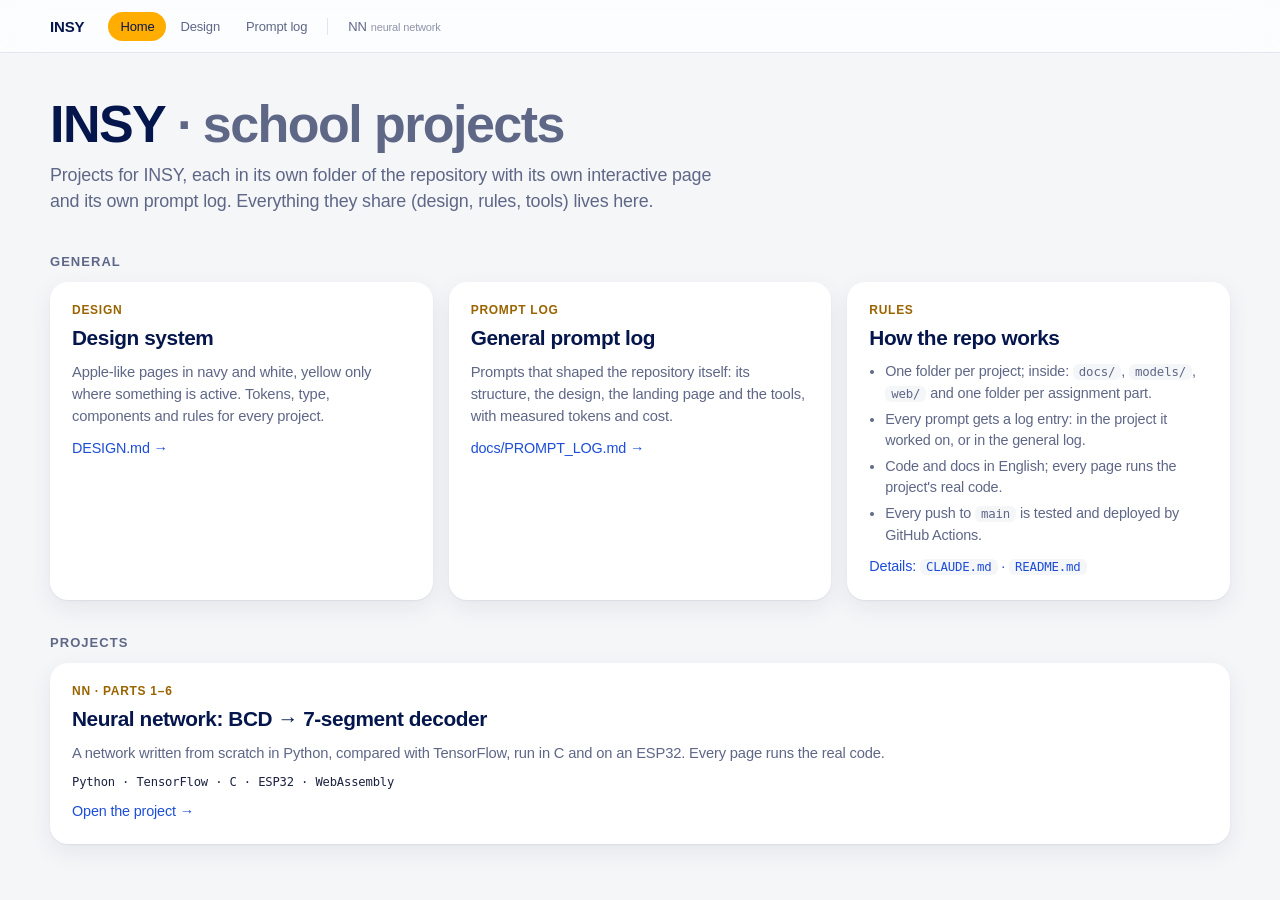
==== web/index.html @ 858d8d0b "Start page with General (design, rules, prompt log) and Projects; one prompt log per project - web/:" ====
<!doctype html>
<html lang="en">
<head>
<meta charset="utf-8">
<meta name="viewport" content="width=device-width, initial-scale=1, viewport-fit=cover">
<meta name="theme-color" content="#05164d" media="(prefers-color-scheme: dark)">
<meta name="theme-color" content="#f5f6f8" media="(prefers-color-scheme: light)">
<title>INSY Projects</title>
<link rel="stylesheet" href="assets/style.css">
</head>
<body>
<div class="wrap">
  <header class="page">
    <h1>INSY <span>· school projects</span></h1>
    <p class="lede">Projects for INSY, each in its own folder of the repository with its own interactive page and its own
      prompt log. Everything they share (design, rules, tools) lives here.</p>
  </header>

  <section class="section" aria-labelledby="general-title">
    <h2 class="section-title" id="general-title">General</h2>
    <div class="cards">
      <a class="panel card" href="design.html">
        <span class="num">Design</span>
        <h3>Design system</h3>
        <p>Apple-like pages in navy and white, yellow only where something is active. Tokens, type, components and rules for every project.</p>
        <span class="more">DESIGN.md →</span>
      </a>
      <a class="panel card" href="log.html">
        <span class="num">Prompt log</span>
        <h3>General prompt log</h3>
        <p>Prompts that shaped the repository itself: its structure, the design, the landing page and the tools, with measured tokens and cost.</p>
        <span class="more">docs/PROMPT_LOG.md →</span>
      </a>
      <div class="panel card">
        <span class="num">Rules</span>
        <h3>How the repo works</h3>
        <ul class="rules">
          <li>One folder per project; inside: <code>docs/</code>, <code>models/</code>, <code>web/</code> and one folder per assignment part.</li>
          <li>Every prompt gets a log entry: in the project it worked on, or in the general log.</li>
          <li>Code and docs in English; every page runs the project's real code.</li>
          <li>Every push to <code>main</code> is tested and deployed by GitHub Actions.</li>
        </ul>
        <span class="more" id="rules-link"></span>
      </div>
    </div>
  </section>

  <section class="section" aria-labelledby="projects-title">
    <h2 class="section-title" id="projects-title">Projects</h2>
    <div class="cards">
      <a class="panel card" href="NN/">
        <span class="num">NN · Parts 1–6</span>
        <h3>Neural network: BCD → 7-segment decoder</h3>
        <p>A network written from scratch in Python, compared with TensorFlow, run in C and on an ESP32. Every page runs the real code.</p>
        <span class="runs">Python · TensorFlow · C · ESP32 · WebAssembly</span>
        <span class="more">Open the project →</span>
      </a>
    </div>
  </section>
</div>
<script type="module">
import { $, frame, sourceLink } from "./assets/site.js";
frame();
$("rules-link").innerHTML = "Details: " + sourceLink("CLAUDE.md", "CLAUDE.md") + " · " + sourceLink("README.md", "README.md");
</script>
</body>
</html>
---- web/assets/style.css ----
/* INSY design system: Apple-like layout, palette inspired by Lufthansa (navy + white, yellow accent).
 * Tokens and rules: DESIGN.md in the repository root. */
:root {
  color-scheme: light;
  --bg: #ffffff;            /* page */
  --bg-2: #f5f6f8;          /* grouped background, wells */
  --surface: #ffffff;       /* cards */
  --ink: #05164d;           /* navy: headings, primary text */
  --text: #1b2240;          /* body text */
  --muted: #5f6787;         /* secondary text */
  --line: rgba(5, 22, 77, 0.10);
  --primary: #05164d;       /* buttons, selected controls */
  --on-primary: #ffffff;
  --accent: #ffad00;        /* yellow: only for active / on states */
  --on-accent: #05164d;
  --accent-ink: #9a6400;    /* yellow-family text that stays readable on white */
  --s1: #1d4ed8;            /* chart / positive weight */
  --s2: #d97706;            /* chart / negative weight */
  --s3: #0d9488;            /* chart / third series */
  --good: #12805c; --bad: #c4321d;
  --hardware: #05164d;      /* display housing, serial monitor */
  --hardware-ink: #dfe4f2;
  --led: #ffad00;           /* lit segment */
  --shadow: 0 1px 2px rgba(5, 22, 77, 0.06), 0 8px 24px rgba(5, 22, 77, 0.07);
  --nav-bg: rgba(255, 255, 255, 0.72);
  --radius: 18px;
  --radius-sm: 10px;
  --font: -apple-system, BlinkMacSystemFont, "SF Pro Text", "SF Pro Display", "Helvetica Neue", "Segoe UI", Arial, sans-serif;
  --font-display: -apple-system, BlinkMacSystemFont, "SF Pro Display", "Helvetica Neue", "Segoe UI", Arial, sans-serif;
  --font-mono: ui-monospace, "SF Mono", SFMono-Regular, Menlo, Consolas, monospace;
}
@media (prefers-color-scheme: dark) {
  :root:not([data-theme="light"]) {
    color-scheme: dark;
    --bg: #030b2a; --bg-2: #081538; --surface: #0b1a45; --ink: #ffffff; --text: #dfe4f2; --muted: #9aa5c8;
    --line: rgba(255, 255, 255, 0.10); --primary: #ffffff; --on-primary: #05164d; --accent-ink: #ffc24d;
    --s1: #5b8af0; --s2: #c98400; --s3: #14a89a; --good: #3ccf98; --bad: #ff7a66;
    --hardware: #020821; --shadow: 0 1px 2px rgba(0, 0, 0, 0.3), 0 10px 30px rgba(0, 0, 0, 0.35);
    --nav-bg: rgba(3, 11, 42, 0.72);
  }
}
:root[data-theme="dark"] {
  color-scheme: dark;
  --bg: #030b2a; --bg-2: #081538; --surface: #0b1a45; --ink: #ffffff; --text: #dfe4f2; --muted: #9aa5c8;
  --line: rgba(255, 255, 255, 0.10); --primary: #ffffff; --on-primary: #05164d; --accent-ink: #ffc24d;
  --s1: #5b8af0; --s2: #c98400; --s3: #14a89a; --good: #3ccf98; --bad: #ff7a66;
  --hardware: #020821; --shadow: 0 1px 2px rgba(0, 0, 0, 0.3), 0 10px 30px rgba(0, 0, 0, 0.35);
  --nav-bg: rgba(3, 11, 42, 0.72);
}

* { box-sizing: border-box; }
[hidden] { display: none !important; }
html, body { margin: 0; }
body {
  background: var(--bg-2); color: var(--text);
  font: 400 16px/1.5 var(--font); letter-spacing: -0.01em;
  -webkit-font-smoothing: antialiased;
  padding-left: max(16px, env(safe-area-inset-left, 0px));
  padding-right: max(16px, env(safe-area-inset-right, 0px));
  padding-block: 0 56px;
}
a { color: var(--s1); text-decoration: none; }
a:hover { text-decoration: underline; }
code { font-family: var(--font-mono); font-size: 0.86em; background: var(--bg-2); padding: 1px 6px; border-radius: 6px; }
strong { color: var(--ink); font-weight: 600; }
.wrap { max-width: 1180px; margin: 0 auto; display: grid; gap: 24px; }

/* ---------- navigation (frosted, sticky) ---------- */
.topbar {
  position: sticky; top: env(safe-area-inset-top, 0px); z-index: 5;
  margin-left: calc(-1 * max(16px, env(safe-area-inset-left, 0px)));
  margin-right: calc(-1 * max(16px, env(safe-area-inset-right, 0px)));
  padding: 0 max(16px, env(safe-area-inset-right, 0px)) 0 max(16px, env(safe-area-inset-left, 0px));
  background: var(--nav-bg); backdrop-filter: saturate(180%) blur(20px); -webkit-backdrop-filter: saturate(180%) blur(20px);
  border-bottom: 1px solid var(--line);
}
.topbar-inner { max-width: 1180px; margin: 0 auto; min-height: 52px; display: flex; flex-wrap: wrap; align-items: center; gap: 6px 24px; padding-block: 6px; }
.brand { font: 600 15px/1 var(--font-display); color: var(--ink); display: flex; align-items: center; gap: 8px; letter-spacing: -0.01em; }
.brand:hover { text-decoration: none; }
.brand svg { width: 14px; height: 22px; }
.tabs { display: flex; flex-wrap: wrap; gap: 2px; }
.tab {
  font: 500 13px/1 var(--font); color: var(--muted); padding: 8px 12px; border-radius: 999px;
  transition: color .15s, background .15s;
}
.tab:hover { color: var(--ink); text-decoration: none; background: var(--line); }
.tab[aria-current="page"] { color: var(--on-accent); background: var(--accent); }
.tab small { font-size: 11px; opacity: 0.7; margin-left: 4px; }

/* ---------- page header ---------- */
header.page { display: grid; gap: 10px; padding-top: 44px; padding-bottom: 4px; }
h1 { font: 700 clamp(2rem, 4.6vw, 3.25rem)/1.05 var(--font-display); letter-spacing: -0.03em; margin: 0; color: var(--ink); text-wrap: balance; }
h1 span { color: var(--muted); font-weight: 600; }
.lede { margin: 0; color: var(--muted); max-width: 68ch; font-size: 1.12rem; line-height: 1.5; }
.lede strong { color: var(--text); }
h2 { font: 600 1.06rem/1.25 var(--font-display); letter-spacing: -0.015em; color: var(--ink); margin: 0 0 14px; }
.status { font: 400 13px/1.4 var(--font); color: var(--muted); display: flex; align-items: center; gap: 8px; min-width: 0; }
.status-text { min-width: 0; overflow-wrap: anywhere; }
.dot { width: 8px; height: 8px; border-radius: 50%; background: var(--accent); flex: none; animation: pulse 1.4s ease-in-out infinite; }
.status.ready .dot { background: var(--good); animation: none; }
.status.error .dot { background: var(--bad); animation: none; }
@keyframes pulse { 50% { opacity: 0.35; } }
.status .retry { margin-left: 4px; }

.notice { background: var(--surface); border-radius: var(--radius); padding: 18px 22px; box-shadow: var(--shadow); display: grid; gap: 8px; border-left: 4px solid var(--accent); }
.notice p { margin: 0; }

/* ---------- cards / layout ---------- */
.panel { background: var(--surface); border-radius: var(--radius); padding: 22px; min-width: 0; box-shadow: var(--shadow); }
.board {
  display: grid; gap: 20px;
  grid-template-columns: minmax(210px, 260px) minmax(0, 1fr) minmax(220px, 270px);
  align-items: start;
}
@media (max-width: 1000px) { .board { grid-template-columns: 1fr 1fr; } .net-panel { grid-column: 1 / -1; order: 3; } }
@media (max-width: 620px) { .board { grid-template-columns: 1fr; } }
.lower { display: grid; gap: 20px; grid-template-columns: minmax(0, 1fr) minmax(0, 1fr); align-items: start; }
@media (max-width: 1000px) { .lower { grid-template-columns: 1fr; } }
.wide { grid-column: 1 / -1; }
.sub { color: var(--muted); font-size: 0.9rem; margin: -6px 0 14px; }
.note { font-size: 0.82rem; color: var(--muted); margin: 12px 0 0; }

/* ---------- input switches ---------- */
.bits { display: grid; grid-template-columns: repeat(4, 1fr); gap: 8px; }
.bits.two { grid-template-columns: repeat(2, 1fr); }
.bit {
  appearance: none; border: 0; background: var(--bg-2); color: var(--ink); border-radius: 14px;
  padding: 10px 0 12px; cursor: pointer; display: grid; justify-items: center; gap: 8px; font: inherit;
  transition: transform .1s, background .15s;
}
.bit:active { transform: scale(0.96); }
.bit .weight { font: 500 11px/1 var(--font-mono); color: var(--muted); }
.bit .value { font: 700 1.6rem/1 var(--font-display); font-variant-numeric: tabular-nums; }
.bit .track { width: 18px; height: 32px; border-radius: 9px; background: var(--line); position: relative; transition: background .15s; }
.bit .track::after {
  content: ""; position: absolute; left: 2px; width: 14px; height: 14px; border-radius: 50%;
  background: #fff; box-shadow: 0 1px 3px rgba(5, 22, 77, 0.3); bottom: 2px; transition: bottom .18s;
}
.bit[aria-pressed="true"] .track { background: var(--accent); }
.bit[aria-pressed="true"] .track::after { bottom: 16px; }
:is(.bit, .key, .tool, .seg-btn, .tab, input, button, a):focus-visible { outline: 2px solid var(--s1); outline-offset: 2px; }

.code { margin: 16px 0 18px; font: 0.88rem/1.4 var(--font-mono); color: var(--muted); }
.code strong { color: var(--ink); font-weight: 500; }
.keys { display: grid; grid-template-columns: repeat(4, 1fr); gap: 6px; }
.keys.ten { grid-template-columns: repeat(5, 1fr); }
.key {
  appearance: none; border: 0; background: var(--bg-2); color: var(--ink); border-radius: var(--radius-sm);
  padding: 9px 0; font: 500 0.95rem/1 var(--font-mono); cursor: pointer; font-variant-numeric: tabular-nums;
  transition: background .15s, transform .1s;
}
.key:hover { background: var(--line); }
.key:active { transform: scale(0.95); }
.key.untrained { color: var(--muted); background: transparent; box-shadow: inset 0 0 0 1px var(--line); }
.key.current { background: var(--primary); color: var(--on-primary); }
.hint { font-size: 0.82rem; color: var(--muted); margin: 12px 0 0; }

/* ---------- buttons / segmented controls ---------- */
.tool {
  appearance: none; border: 0; background: var(--bg-2); color: var(--ink); border-radius: 999px;
  padding: 8px 14px; font: 500 13px/1 var(--font); cursor: pointer; transition: background .15s, transform .1s;
}
.tool:hover { background: var(--line); }
.tool:active { transform: scale(0.97); }
.tool.primary { background: var(--primary); color: var(--on-primary); }
.tool:disabled { opacity: 0.45; cursor: not-allowed; transform: none; }
.seg { display: inline-flex; flex-wrap: wrap; gap: 2px; padding: 3px; background: var(--surface); border-radius: 999px; box-shadow: var(--shadow); justify-self: start; max-width: 100%; }
.seg-btn {
  appearance: none; border: 0; background: transparent; color: var(--muted); border-radius: 999px;
  padding: 8px 14px; font: 500 13px/1 var(--font); cursor: pointer; transition: background .15s, color .15s;
}
.seg-btn:hover { color: var(--ink); }
.seg-btn[aria-pressed="true"] { background: var(--primary); color: var(--on-primary); }
.seg-btn:disabled { opacity: 0.4; cursor: not-allowed; }
.seg-gap { width: 1px; align-self: stretch; background: var(--line); margin: 6px 4px; }
.controls { display: flex; flex-wrap: wrap; gap: 12px; }
.net-head { display: flex; justify-content: space-between; align-items: baseline; gap: 12px; flex-wrap: wrap; }

/* ---------- network graph ---------- */
.svg-scroll { overflow-x: auto; position: relative; }
svg.net { width: 100%; min-width: 520px; height: auto; display: block; }
svg.net .edge { fill: none; transition: stroke-opacity .25s, stroke-width .25s; }
svg.net .edge.pos { stroke: var(--s1); }
svg.net .edge.neg { stroke: var(--s2); }
svg.net .edge:hover { stroke-opacity: 1 !important; }
svg.net .ring { fill: var(--surface); stroke: var(--ink); stroke-width: 1.2; }
svg.net .fill { fill: var(--accent); transition: fill-opacity .25s; pointer-events: none; }
svg.net .node:hover .ring { stroke: var(--s1); stroke-width: 2.4; }
svg.net text { fill: var(--muted); font: 500 11px var(--font-mono); }
svg.net text.layer { font: 600 11px var(--font); letter-spacing: .08em; text-transform: uppercase; }
svg.net text.seg { fill: var(--ink); font: 700 13px var(--font-display); }
svg.net .stage-hidden { opacity: 0.12; transition: opacity .3s; }
.loading-veil {
  position: absolute; inset: 0; display: grid; place-items: center; text-align: center; padding: 16px;
  background: color-mix(in srgb, var(--surface) 70%, transparent); color: var(--muted); font-size: 0.9rem;
  border-radius: var(--radius-sm);
}
.loading-veil[hidden] { display: none; }
.loading-veil b { display: block; color: var(--ink); font-size: 1rem; margin-bottom: 4px; }
.legend { display: flex; flex-wrap: wrap; gap: 6px 18px; font-size: 0.8rem; color: var(--muted); margin-top: 12px; }
.legend i { display: inline-block; width: 18px; height: 3px; vertical-align: middle; margin-right: 6px; border-radius: 2px; }
.legend .sw-act { width: 10px; height: 10px; border-radius: 50%; background: var(--accent); }

/* ---------- 7-segment display ---------- */
.display { background: var(--hardware); border-radius: 14px; padding: 20px; display: grid; justify-items: center; gap: 12px; }
svg.seven { width: 100%; max-width: 160px; height: auto; }
svg.seven polygon { transition: fill-opacity .25s; }
.readout { font: 500 0.8rem/1.4 var(--font-mono); color: var(--hardware-ink); opacity: 0.8; text-align: center; }
.readout strong { color: #ffffff; font: 700 1.15rem var(--font-display); }
.big-out { font: 700 3rem/1 var(--font-display); color: var(--led); font-variant-numeric: tabular-nums; }
.segtable { width: 100%; border-collapse: collapse; margin-top: 16px; font: 0.84rem/1.3 var(--font-mono); font-variant-numeric: tabular-nums; }
.segtable td { padding: 4px 0; border-bottom: 1px solid var(--line); }
.segtable td:first-child { font: 700 0.86rem var(--font-display); width: 22px; color: var(--ink); }
.segtable td:last-child { text-align: right; width: 36px; }
.bar { height: 6px; background: var(--bg-2); border-radius: 3px; overflow: hidden; }
.bar b { display: block; height: 100%; background: var(--accent); border-radius: 3px; transition: width .25s; }
.segtable td.bar-cell { padding-inline: 10px; }
.warn { color: var(--accent-ink); }

#tip {
  position: fixed; pointer-events: none; z-index: 10; background: var(--ink); color: var(--bg);
  font: 0.78rem/1.45 var(--font-mono); padding: 8px 10px; border-radius: 10px; max-width: 280px;
  font-variant-numeric: tabular-nums; white-space: pre; box-shadow: var(--shadow);
}

/* ---------- tables, charts ---------- */
.tbl-scroll { overflow-x: auto; }
table.data { width: 100%; border-collapse: collapse; font: 0.84rem/1.35 var(--font-mono); font-variant-numeric: tabular-nums; }
table.data th { font: 600 0.72rem/1.2 var(--font); letter-spacing: .04em; text-transform: uppercase; color: var(--muted); text-align: right; padding: 8px; border-bottom: 1px solid var(--line); white-space: nowrap; }
table.data td { text-align: right; padding: 7px 8px; border-bottom: 1px solid var(--line); white-space: nowrap; }
table.data tr:last-child td { border-bottom: 0; }
table.data th:first-child, table.data td:first-child { text-align: left; }
table.data td.on { color: var(--ink); font-weight: 600; }
table.data td.off { color: var(--muted); }
table.data tr.sel td { background: var(--bg-2); }
.ok { color: var(--good); } .bad { color: var(--bad); }

svg.chart { width: 100%; height: auto; display: block; }
svg.chart .grid { stroke: var(--line); stroke-width: 1; }
svg.chart text { fill: var(--muted); font: 500 10px var(--font-mono); }
svg.chart .series { fill: none; stroke-width: 2; stroke-linejoin: round; stroke-linecap: round; }
svg.chart .s-ours, svg.chart .s-browser { stroke: var(--s1); }
svg.chart .s-tf_mse { stroke: var(--s2); }
svg.chart .s-tf_same { stroke: var(--s3); stroke-dasharray: 5 5; }
svg.chart .s-exported { stroke: var(--muted); stroke-dasharray: 3 4; }
svg.chart .cross { stroke: var(--muted); stroke-width: 1; }
svg.chart .lbl { fill: var(--ink); font: 500 10px var(--font-mono); }
svg.chart .barv { fill: var(--s1); }
svg.chart .barv:hover { fill-opacity: 0.8; }
.legend .sw-ours, .legend .sw-browser { background: var(--s1); } .legend .sw-tf_mse { background: var(--s2); }
.legend .sw-tf_same { background: repeating-linear-gradient(90deg, var(--s3) 0 5px, transparent 5px 8px); }
.legend .sw-exported { background: repeating-linear-gradient(90deg, var(--muted) 0 3px, transparent 3px 7px); }

pre.out {
  background: var(--hardware); color: var(--hardware-ink); font: 0.78rem/1.55 var(--font-mono); border-radius: 12px;
  padding: 12px 14px; margin: 0; white-space: pre-wrap; word-break: break-word; max-height: 280px; overflow: auto;
}
pre.out .cmd { color: var(--led); }
details { margin-top: 14px; }
summary { cursor: pointer; font: 500 0.88rem/1.6 var(--font); color: var(--ink); }
details pre.out { margin-top: 8px; }

.form-row { display: flex; flex-wrap: wrap; gap: 10px 14px; align-items: end; margin-bottom: 14px; }
.form-row label { display: grid; gap: 5px; font: 500 12px/1 var(--font); color: var(--muted); }
.form-row input {
  width: 100px; font: 500 0.9rem/1 var(--font-mono); padding: 8px 10px; border-radius: 10px;
  border: 0; background: var(--bg-2); color: var(--ink);
}
.progress { height: 6px; background: var(--bg-2); border-radius: 3px; overflow: hidden; margin: 6px 0 12px; }
.progress b { display: block; height: 100%; width: 0; background: var(--accent); border-radius: 3px; transition: width .2s; }

/* ---------- overview + log pages ---------- */
.cards { display: grid; gap: 16px; grid-template-columns: repeat(auto-fit, minmax(200px, 1fr)); }
.card { display: grid; gap: 10px; align-content: start; color: inherit; transition: transform .2s, box-shadow .2s; }
.card:hover { text-decoration: none; transform: translateY(-2px); }
.card .num { font: 600 12px/1 var(--font); letter-spacing: .06em; color: var(--accent-ink); text-transform: uppercase; }
.card h3 { margin: 0; font: 700 1.3rem/1.2 var(--font-display); letter-spacing: -0.02em; color: var(--ink); }
.card p { margin: 0; color: var(--muted); font-size: 0.92rem; }
.card .runs { font: 500 0.76rem/1.4 var(--font-mono); color: var(--text); }
.card .more { font-size: 0.9rem; color: var(--s1); }
.pipeline { display: flex; flex-wrap: wrap; align-items: center; gap: 8px 10px; font: 500 0.85rem var(--font-mono); }
.pipeline span { background: var(--bg-2); border-radius: 999px; padding: 6px 12px; color: var(--ink); }
.pipeline span:last-child { background: var(--accent); color: var(--on-accent); }
.pipeline i { color: var(--muted); font-style: normal; }
.stats { display: grid; gap: 20px; grid-template-columns: repeat(auto-fit, minmax(170px, 1fr)); }
.stat { display: grid; gap: 4px; }
.stat b { font: 700 2rem/1.1 var(--font-display); letter-spacing: -0.03em; color: var(--ink); font-variant-numeric: tabular-nums; }
.stat span { color: var(--muted); font-size: 0.85rem; }
.md { color: var(--text); max-width: 80ch; }
.md h1 { font-size: 1.6rem; margin: 0 0 12px; }
.md h2 { font-size: 1.15rem; margin: 30px 0 8px; padding-top: 20px; border-top: 1px solid var(--line); }
.md h3 { font-size: 1rem; color: var(--ink); margin: 18px 0 6px; }
.md ul { padding-left: 1.2em; margin: 6px 0; }
.md li { margin: 3px 0; }
.md p { margin: 8px 0; }
.md table { border-collapse: collapse; font: 0.8rem/1.35 var(--font-mono); margin: 10px 0; display: block; overflow-x: auto; max-width: 100%; }
.md th, .md td { padding: 5px 8px; border-bottom: 1px solid var(--line); text-align: left; white-space: nowrap; }
.md th { color: var(--muted); font-weight: 600; }

/* ---------- Part 6: ESP32 bench ---------- */
.bench-grid { display: grid; gap: 20px; grid-template-columns: minmax(0, 1fr) minmax(270px, 330px); align-items: start; }
@media (max-width: 1000px) { .bench-grid { grid-template-columns: 1fr; } }
.bench { background: #0b1d3f; border-radius: var(--radius); padding: 10px; overflow-x: auto; box-shadow: var(--shadow); }
svg.bench-svg { width: 100%; min-width: 640px; height: auto; display: block; }
.bench-svg text { font-family: var(--font-mono); }
.bench-svg .pcb { fill: #11161c; stroke: #2a3138; }
.bench-svg .silk { fill: #d8dde2; font-size: 8.5px; }
.bench-svg .silk-sm { fill: #9aa4ad; font-size: 7px; }
.bench-svg .pad { fill: #c9a24a; }
.bench-svg .pin-hi-ring { fill: none; stroke: #ffad00; stroke-width: 2; opacity: 0; transition: opacity .2s; }
.bench-svg .pin-hi-ring.on { opacity: 1; }
.bench-svg .wire { fill: none; stroke-width: 4; stroke-linecap: round; stroke-linejoin: round; opacity: 0.35; transition: opacity .25s; }
.bench-svg .wire.on { opacity: 1; filter: url(#glow); }
.bench-svg .flow { fill: none; stroke: #ffffff; stroke-width: 1.6; stroke-linecap: round; stroke-dasharray: 2 12; opacity: 0; animation: flow 0.9s linear infinite; }
.bench-svg .flow.on { opacity: 0.85; }
@keyframes flow { to { stroke-dashoffset: -14; } }
.bench-svg .res-body { fill: #d9c6a0; stroke: #a8946d; }
.bench-svg .band { pointer-events: none; }
.bench-svg .seg-off { fill: #2a2410; }
.bench-svg polygon.lit { transition: fill-opacity .25s; }
.serial-box { display: grid; gap: 10px; }
.serial-log { min-height: 230px; max-height: 330px; }
.serial-in { display: flex; gap: 6px; }
.serial-in input {
  flex: 1; min-width: 0; font: 500 0.88rem/1 var(--font-mono); padding: 9px 12px; border-radius: 999px;
  border: 0; background: var(--bg-2); color: var(--ink);
}
.pin-hi { color: var(--accent-ink); font-weight: 600; }

@media (prefers-reduced-motion: reduce) {
  * { transition: none !important; animation: none !important; }
}

/* ---------- general site (landing page, design page) ---------- */
.tab-sep { width: 1px; align-self: stretch; background: var(--line); margin: 6px 6px; }
.section { display: grid; gap: 14px; }
.section-title { font: 600 13px/1 var(--font); letter-spacing: .08em; text-transform: uppercase; color: var(--muted); margin: 12px 0 0; }
.rules { margin: 0; padding-left: 1.1em; color: var(--muted); font-size: 0.9rem; display: grid; gap: 4px; }
.swatches { display: grid; gap: 14px; grid-template-columns: repeat(auto-fill, minmax(150px, 1fr)); }
.swatch { display: grid; gap: 3px; font-size: 0.82rem; color: var(--muted); }
.swatch i { height: 56px; border-radius: 12px; box-shadow: inset 0 0 0 1px var(--line); }
.swatch b { color: var(--ink); font: 600 0.82rem var(--font-mono); }
.swatch code { background: transparent; padding: 0; color: var(--muted); }
.type-scale { display: grid; gap: 14px; }
.type-scale div { display: flex; flex-wrap: wrap; align-items: baseline; justify-content: space-between; gap: 4px 16px; border-bottom: 1px solid var(--line); padding-bottom: 12px; }
.type-scale div:last-child { border-bottom: 0; }
.type-scale small { color: var(--muted); font: 0.8rem var(--font-mono); }
.t-title { font: 700 clamp(2rem, 4.6vw, 3.25rem)/1.05 var(--font-display); letter-spacing: -0.03em; color: var(--ink); }
.t-title3 { font: 700 1.3rem/1.2 var(--font-display); letter-spacing: -0.02em; color: var(--ink); }
.t-head { font: 600 1.06rem/1.25 var(--font-display); color: var(--ink); }
.t-body { color: var(--text); }
.t-data { font: 0.84rem var(--font-mono); font-variant-numeric: tabular-nums; color: var(--ink); }
.tab.up { color: var(--muted); }
.tab.up::before { content: "‹ "; }
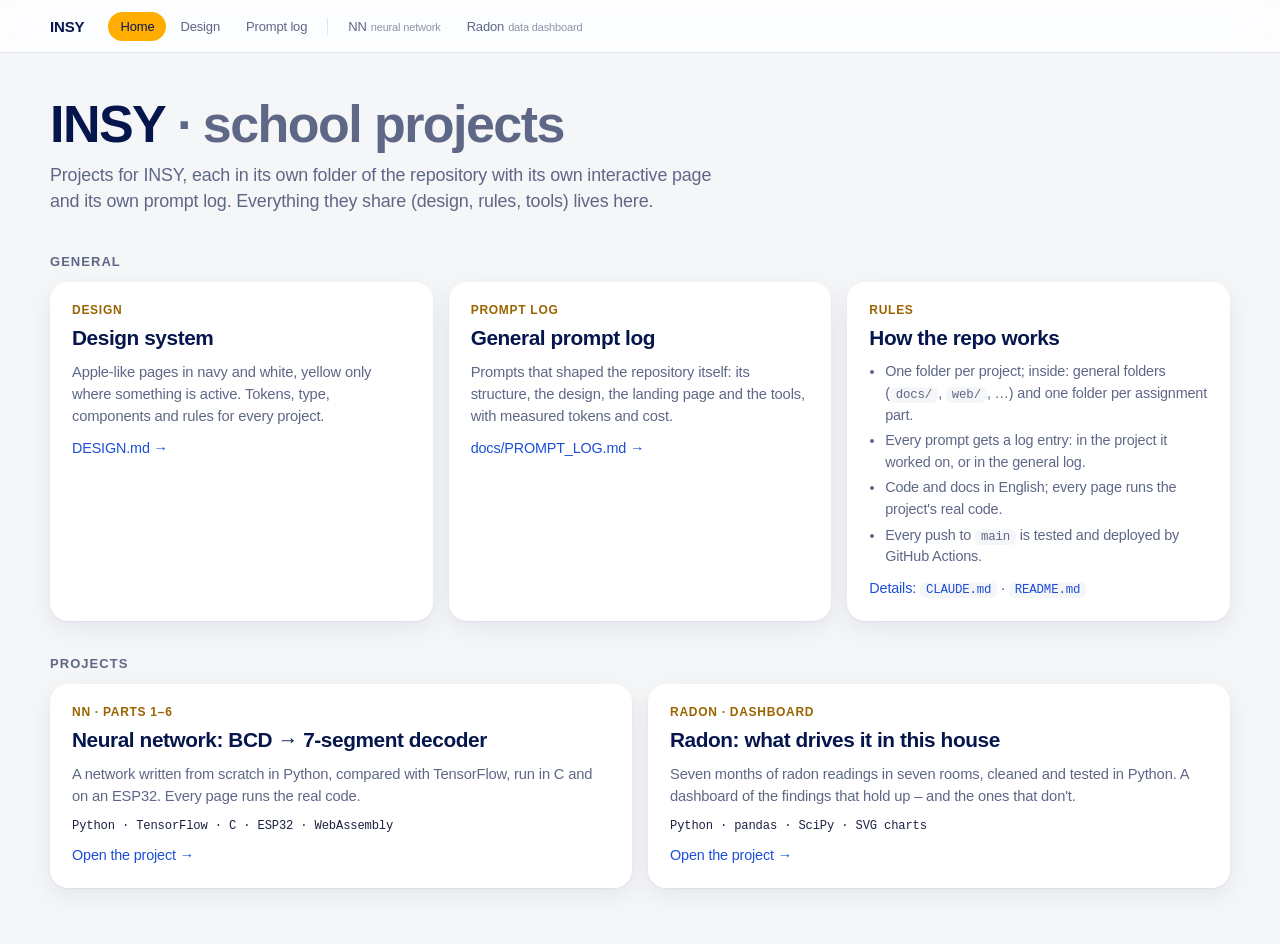
==== commit a45da3bf: "Radon: radon sensor data analysis + dashboard as second project - Radon/analysis: pandas + SciPy pip" ====
--- a/web/index.html
+++ b/web/index.html
@@ -35,7 +35,7 @@
         <span class="num">Rules</span>
         <h3>How the repo works</h3>
         <ul class="rules">
-          <li>One folder per project; inside: <code>docs/</code>, <code>models/</code>, <code>web/</code> and one folder per assignment part.</li>
+          <li>One folder per project; inside: general folders (<code>docs/</code>, <code>web/</code>, …) and one folder per assignment part.</li>
           <li>Every prompt gets a log entry: in the project it worked on, or in the general log.</li>
           <li>Code and docs in English; every page runs the project's real code.</li>
           <li>Every push to <code>main</code> is tested and deployed by GitHub Actions.</li>
@@ -55,6 +55,13 @@
         <span class="runs">Python · TensorFlow · C · ESP32 · WebAssembly</span>
         <span class="more">Open the project →</span>
       </a>
+      <a class="panel card" href="Radon/">
+        <span class="num">Radon · Dashboard</span>
+        <h3>Radon: what drives it in this house</h3>
+        <p>Seven months of radon readings in seven rooms, cleaned and tested in Python. A dashboard of the findings that hold up – and the ones that don't.</p>
+        <span class="runs">Python · pandas · SciPy · SVG charts</span>
+        <span class="more">Open the project →</span>
+      </a>
     </div>
   </section>
 </div>
